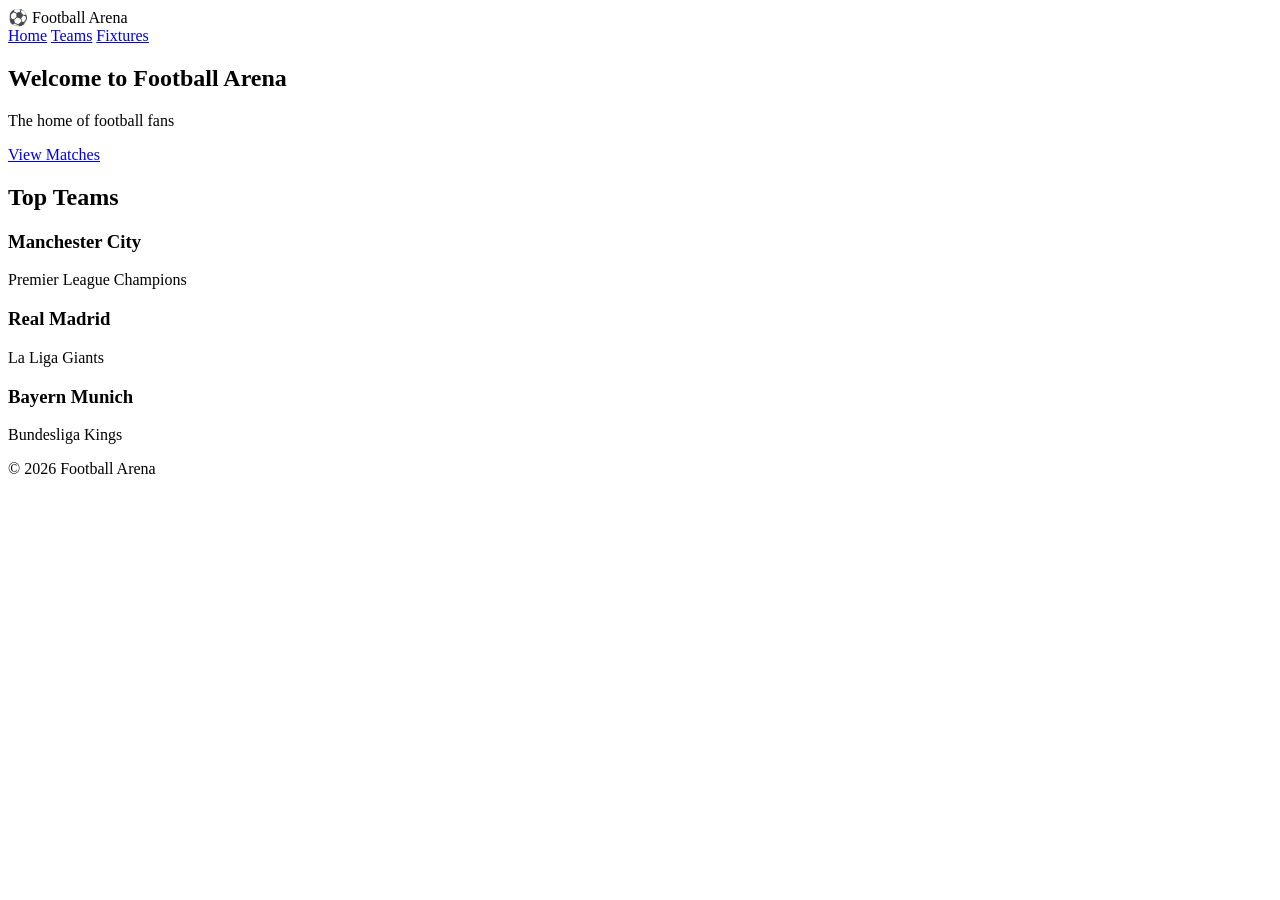
==== index.html @ e7e10bd4 "Create index.html" ====
<!DOCTYPE html>
<html lang="en">
<head>
<meta charset="UTF-8">
<meta name="viewport" content="width=device-width, initial-scale=1.0">
<title>Football Arena</title>
<link rel="stylesheet" href="style.css">
</head>

<body>

<header>
<div class="logo">⚽ Football Arena</div>

<nav>
<a href="index.html">Home</a>
<a href="teams.html">Teams</a>
<a href="fixtures.html">Fixtures</a>
</nav>
</header>

<section class="hero">

<h1>Welcome to Football Arena</h1>
<p>The home of football fans</p>

<a class="btn" href="fixtures.html">View Matches</a>

</section>

<section class="section">

<h2>Top Teams</h2>

<div class="cards">

<div class="card">
<h3>Manchester City</h3>
<p>Premier League Champions</p>
</div>

<div class="card">
<h3>Real Madrid</h3>
<p>La Liga Giants</p>
</div>

<div class="card">
<h3>Bayern Munich</h3>
<p>Bundesliga Kings</p>
</div>

</div>

</section>

<footer>

<p>© 2026 Football Arena</p>

</footer>

<script src="script.js"></script>

</body>
</html>
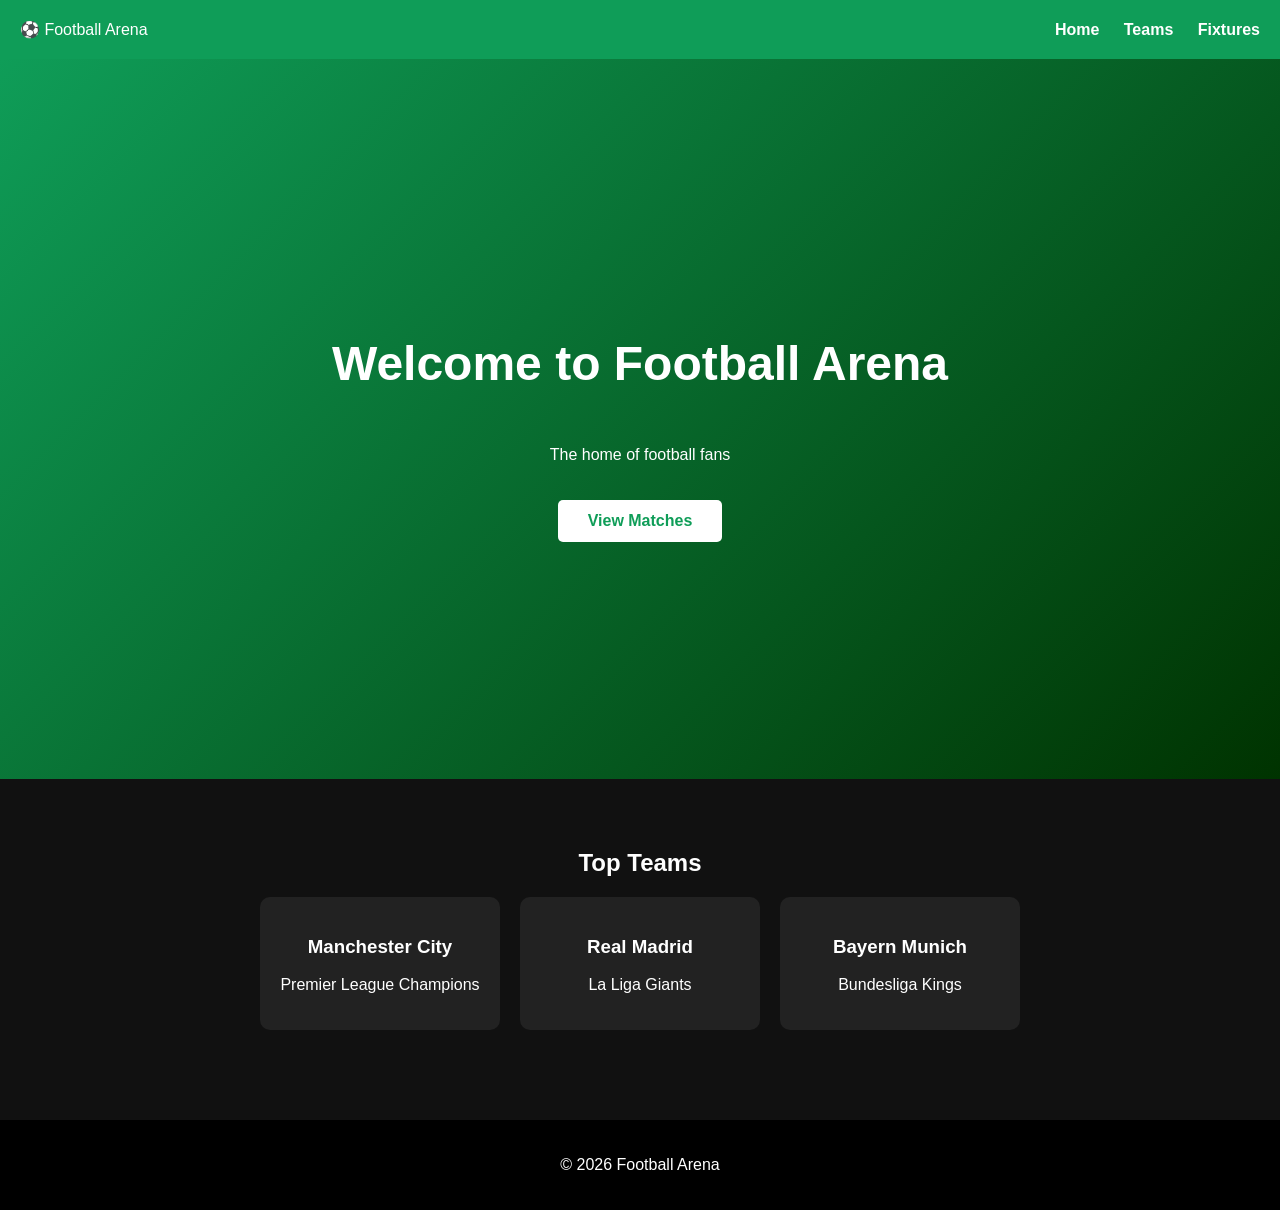
==== commit 8d16ee94: "Update index.html" ====
--- a/index.html
+++ b/index.html
@@ -4,6 +4,11 @@
 <meta charset="UTF-8">
 <meta name="viewport" content="width=device-width, initial-scale=1.0">
 <title>Football Arena</title>
+<meta property="og:title" content="Football Arena">
+<meta property="og:description" content="The home of football fans ⚽">
+<meta property="og:type" content="website">
+<meta property="og:url" content="https://username.github.io/repository-name">
+<meta property="og:image" content="https://username.github.io/repository-name/preview.jpg">
 <link rel="stylesheet" href="style.css">
 </head>
 
--- a/style.css
+++ b/style.css
@@ -0,0 +1,89 @@
+body{
+font-family:Arial, sans-serif;
+margin:0;
+background:#111;
+color:white;
+}
+
+header{
+display:flex;
+justify-content:space-between;
+align-items:center;
+padding:20px;
+background:#0f9d58;
+}
+
+nav a{
+color:white;
+margin-left:20px;
+text-decoration:none;
+font-weight:bold;
+}
+
+.hero{
+height:80vh;
+display:flex;
+flex-direction:column;
+justify-content:center;
+align-items:center;
+text-align:center;
+background:linear-gradient(135deg,#0f9d58,#003300);
+}
+
+.hero h1{
+font-size:48px;
+}
+
+.btn{
+margin-top:20px;
+padding:12px 30px;
+background:white;
+color:#0f9d58;
+text-decoration:none;
+border-radius:5px;
+font-weight:bold;
+}
+
+.section{
+padding:50px;
+text-align:center;
+}
+
+.cards{
+display:flex;
+flex-wrap:wrap;
+justify-content:center;
+gap:20px;
+}
+
+.card{
+background:#222;
+padding:20px;
+border-radius:10px;
+width:200px;
+transition:0.3s;
+}
+
+.card:hover{
+transform:translateY(-10px);
+background:#0f9d58;
+}
+
+table{
+width:80%;
+margin:auto;
+border-collapse:collapse;
+background:#222;
+}
+
+th,td{
+padding:12px;
+border:1px solid #444;
+}
+
+footer{
+text-align:center;
+padding:20px;
+background:#000;
+margin-top:40px;
+}
